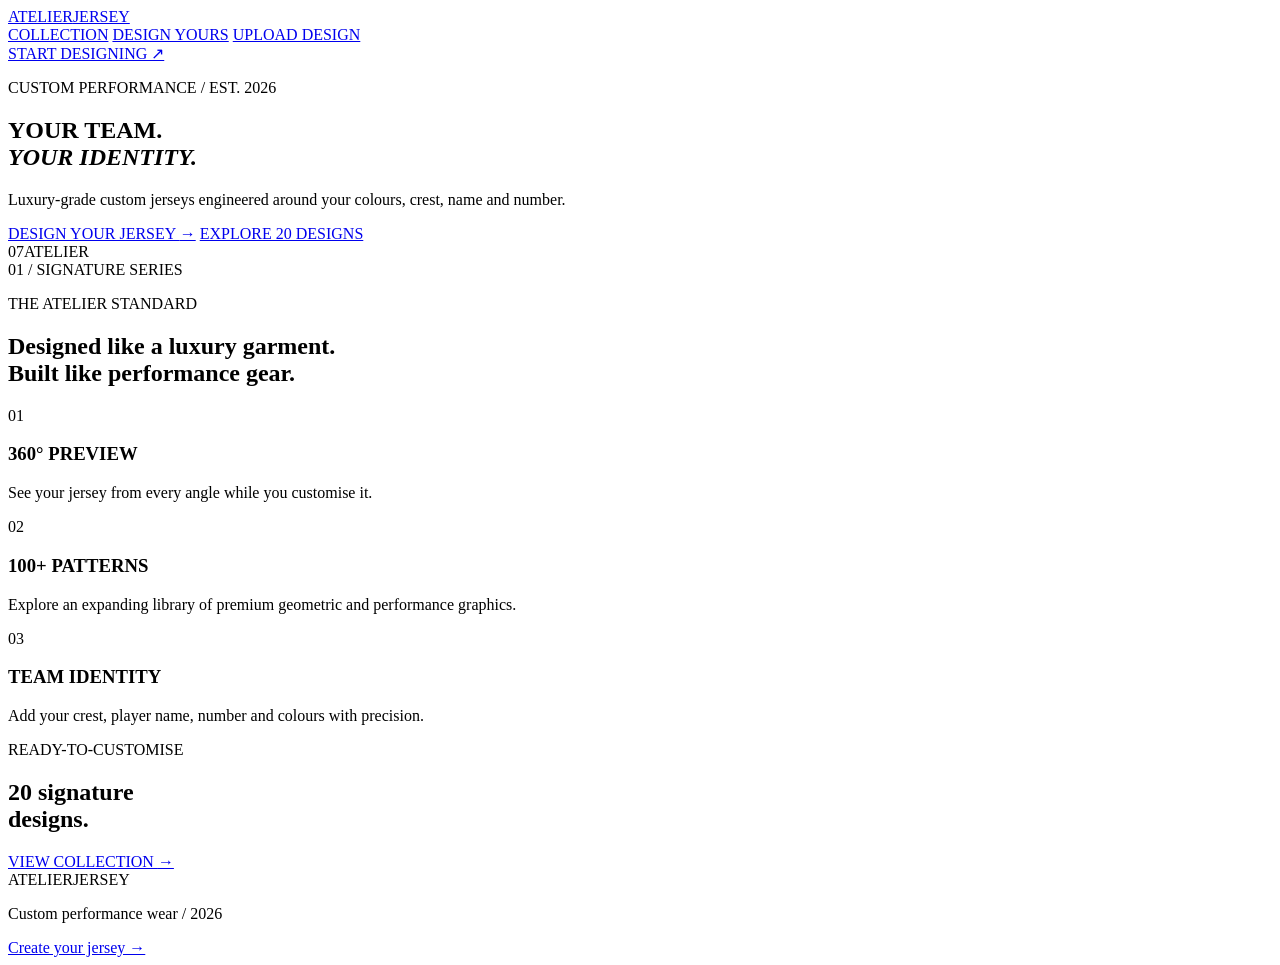
==== index.html @ f35a15e8 "Add files via upload" ====
<!doctype html>
<html lang="en">
<head>
  <meta charset="utf-8">
  <meta name="viewport" content="width=device-width,initial-scale=1">
  <title>ATELIER JERSEY — Custom Performance Wear</title>
  <meta name="description" content="Premium custom jerseys and teamwear.">
  <link rel="stylesheet" href="css/style.css">
</head>
<body>
<header class="nav">
  <a class="brand" href="index.html">ATELIER<span>JERSEY</span></a>
  <nav>
    <a href="collections.html">COLLECTION</a>
    <a href="customizer.html">DESIGN YOURS</a>
    <a href="upload.html">UPLOAD DESIGN</a>
  </nav>
  <a class="nav-cta" href="customizer.html">START DESIGNING ↗</a>
</header>

<main>
  <section class="hero">
    <div class="hero-copy">
      <p class="eyebrow">CUSTOM PERFORMANCE / EST. 2026</p>
      <h1>YOUR TEAM.<br><em>YOUR IDENTITY.</em></h1>
      <p class="hero-text">Luxury-grade custom jerseys engineered around your colours, crest, name and number.</p>
      <div class="hero-actions">
        <a class="btn dark" href="customizer.html">DESIGN YOUR JERSEY <span>→</span></a>
        <a class="text-link" href="collections.html">EXPLORE 20 DESIGNS</a>
      </div>
    </div>
    <div class="hero-art">
      <div class="orb"></div>
      <div class="hero-jersey">
        <div class="j-collar"></div><div class="j-sleeve left"></div><div class="j-sleeve right"></div>
        <div class="j-body"><span class="hero-number">07</span><span class="hero-name">ATELIER</span></div>
      </div>
      <div class="art-label">01 / SIGNATURE SERIES</div>
    </div>
  </section>

  <section class="statement">
    <p class="eyebrow">THE ATELIER STANDARD</p>
    <h2>Designed like a luxury garment.<br>Built like performance gear.</h2>
    <div class="feature-grid">
      <article><span>01</span><h3>360° PREVIEW</h3><p>See your jersey from every angle while you customise it.</p></article>
      <article><span>02</span><h3>100+ PATTERNS</h3><p>Explore an expanding library of premium geometric and performance graphics.</p></article>
      <article><span>03</span><h3>TEAM IDENTITY</h3><p>Add your crest, player name, number and colours with precision.</p></article>
    </div>
  </section>

  <section class="split-banner">
    <div><p class="eyebrow">READY-TO-CUSTOMISE</p><h2>20 signature<br>designs.</h2></div>
    <a class="btn light" href="collections.html">VIEW COLLECTION <span>→</span></a>
  </section>
</main>

<footer><div>ATELIER<span>JERSEY</span></div><p>Custom performance wear / 2026</p><a href="customizer.html">Create your jersey →</a></footer>
</body>
</html>
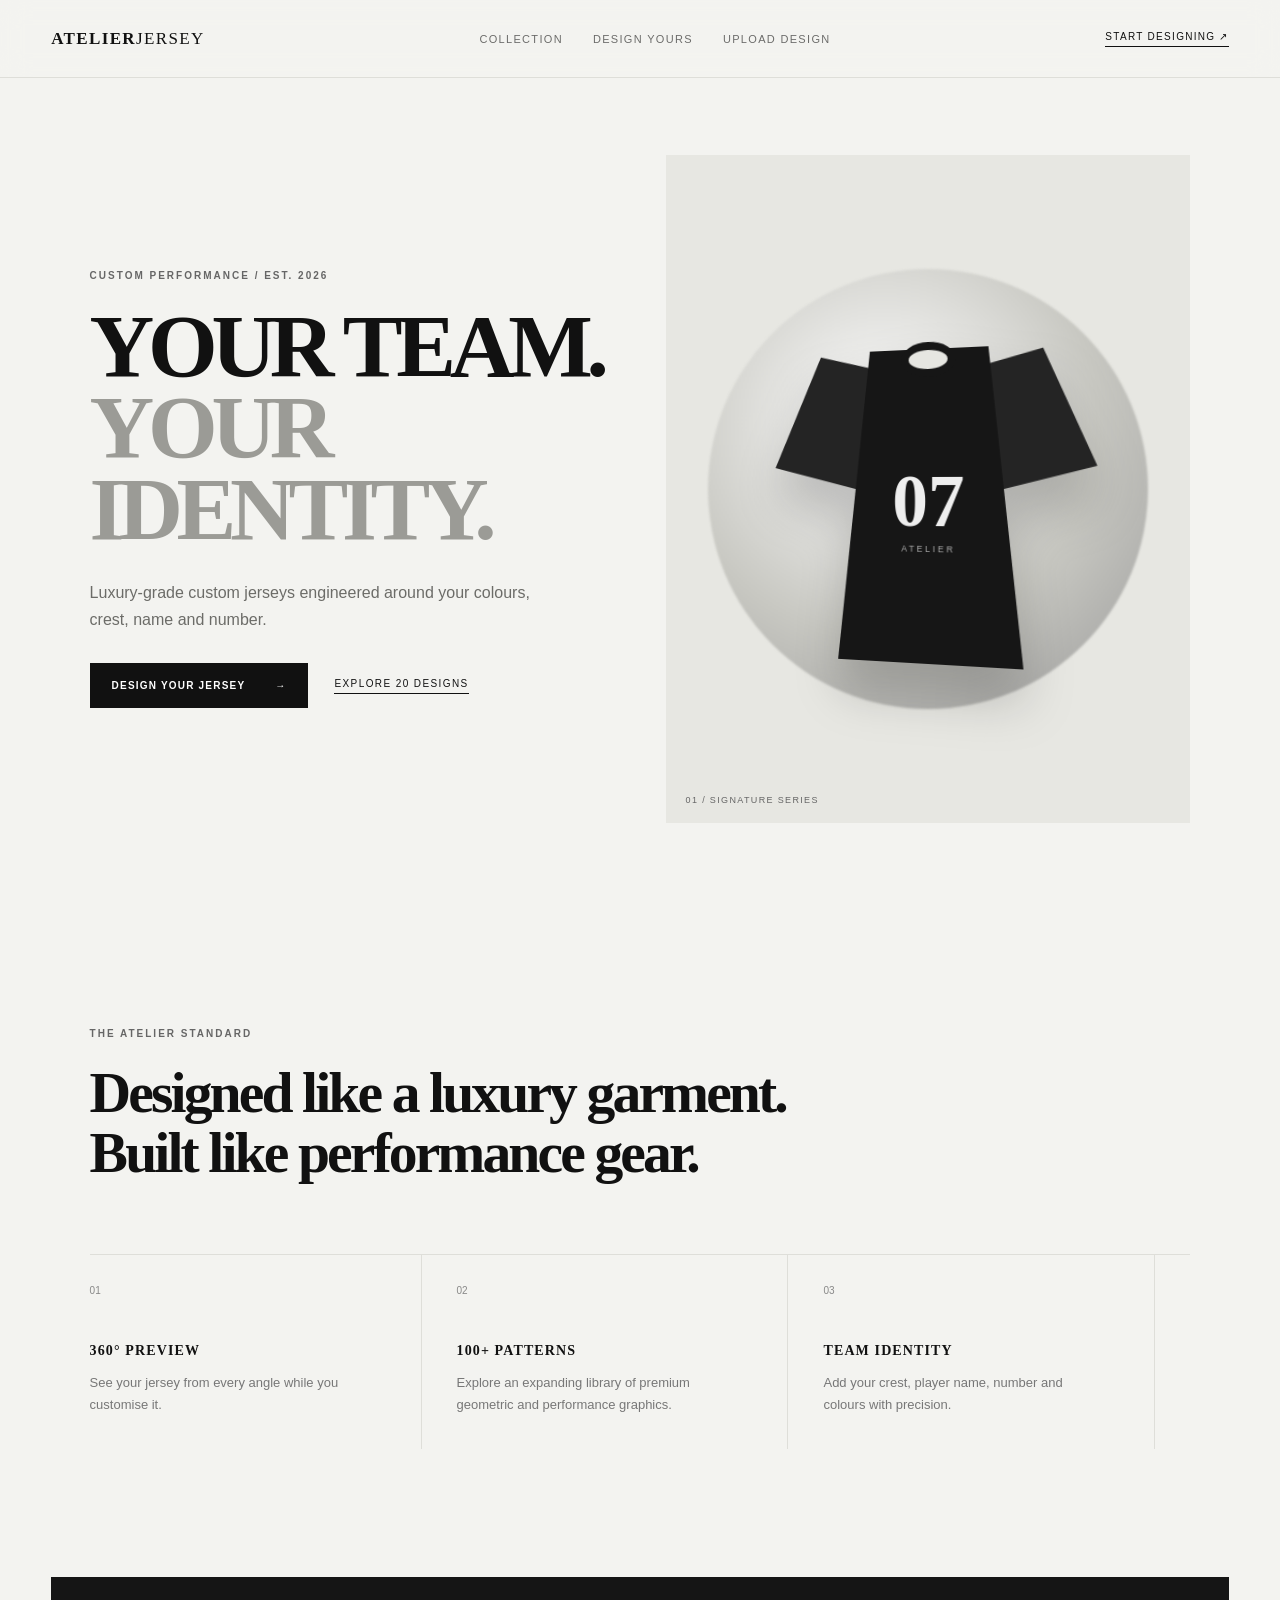
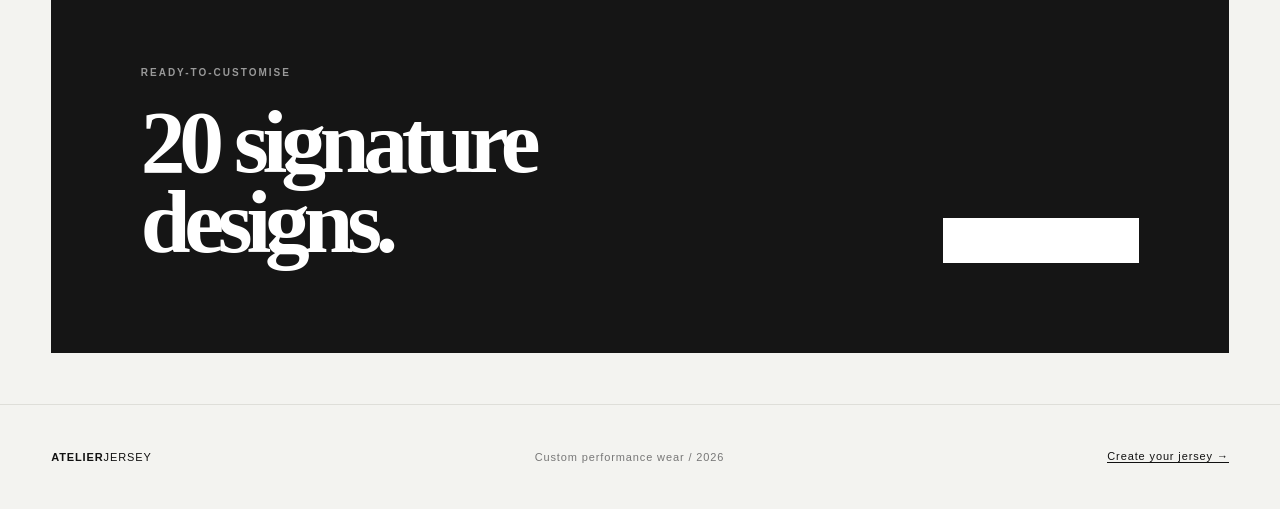
==== commit c4d970e0: "Add files via upload" ====
--- a/index.html
+++ b/index.html
@@ -5,7 +5,7 @@
   <meta name="viewport" content="width=device-width,initial-scale=1">
   <title>ATELIER JERSEY — Custom Performance Wear</title>
   <meta name="description" content="Premium custom jerseys and teamwear.">
-  <link rel="stylesheet" href="css/style.css">
+  <link rel="stylesheet" href="style.css">
 </head>
 <body>
 <header class="nav">
--- a/style.css
+++ b/style.css
@@ -0,0 +1,12 @@
+@import url('https://fonts.googleapis.com/css2?family=DM+Sans:wght@400;500;600&family=Manrope:wght@400;500;600;700;800&display=swap');
+:root{--ink:#111;--muted:#777;--line:#deded9;--paper:#f3f3f0;--white:#fff;--soft:#e7e7e2}
+*{box-sizing:border-box}html,body{margin:0;padding:0;background:var(--paper);color:var(--ink);font-family:'DM Sans',sans-serif}a{text-decoration:none;color:inherit}button,input,select,textarea{font:inherit}button{cursor:pointer}
+.nav{height:78px;border-bottom:1px solid var(--line);display:flex;align-items:center;justify-content:space-between;padding:0 4vw;background:rgba(243,243,240,.92);position:sticky;top:0;z-index:20;backdrop-filter:blur(14px)}
+.brand{font:800 17px Manrope;letter-spacing:.08em}.brand span,footer span{font-weight:400}.nav nav{display:flex;gap:30px;font-size:11px;letter-spacing:.12em}.nav nav a{opacity:.6}.nav nav a.active,.nav nav a:hover{opacity:1}.nav-cta{font-size:10px;letter-spacing:.13em;border-bottom:1px solid;padding-bottom:4px}
+.hero{min-height:calc(100vh - 78px);display:grid;grid-template-columns:1fr 1fr;padding:6vw 7vw;gap:4vw;overflow:hidden}.hero-copy{align-self:center}.eyebrow{font-size:10px;letter-spacing:.2em;font-weight:600;margin:0 0 24px;color:#666}.hero h1,.page-head h1{font:800 clamp(54px,7vw,108px)/.91 Manrope;letter-spacing:-.07em;margin:0}.hero h1 em,.page-head h1 em{font-style:normal;color:#9b9b96}.hero-text{max-width:460px;color:#6c6c68;font-size:16px;line-height:1.7;margin:30px 0}.hero-actions{display:flex;align-items:center;gap:26px}.btn{display:inline-flex;justify-content:space-between;align-items:center;gap:30px;padding:17px 22px;border:0;letter-spacing:.12em;font-size:10px;font-weight:700}.btn.dark{background:#111;color:#fff}.btn.light{background:#fff}.text-link{font-size:10px;letter-spacing:.14em;border-bottom:1px solid;padding-bottom:4px}.hero-art{min-height:560px;background:#e7e7e2;position:relative;display:flex;align-items:center;justify-content:center;overflow:hidden}.orb{width:440px;height:440px;border-radius:50%;background:radial-gradient(circle at 40% 35%,#fff,#c8c8c2 55%,#999);position:absolute;filter:blur(1px)}.hero-jersey{width:280px;height:350px;position:relative;z-index:2;filter:drop-shadow(0 30px 25px #0003);transform:perspective(700px) rotateY(-13deg)}.j-body{position:absolute;left:45px;right:45px;top:35px;bottom:0;background:#161616;clip-path:polygon(18% 0,82% 0,100% 100%,0 100%);display:flex;align-items:center;justify-content:center;flex-direction:column}.j-sleeve{position:absolute;top:45px;width:95px;height:125px;background:#242424}.j-sleeve.left{left:0;transform:rotate(24deg) skewY(-10deg)}.j-sleeve.right{right:0;transform:rotate(-24deg) skewY(10deg)}.j-collar{position:absolute;z-index:4;top:28px;left:112px;width:56px;height:35px;border-radius:50%;background:#e6e6e1;border:8px solid #161616}.hero-number{font:800 74px Manrope;color:#eee}.hero-name{font-size:9px;letter-spacing:.3em;color:#aaa}.art-label{position:absolute;bottom:18px;left:20px;font-size:9px;letter-spacing:.15em;color:#666}
+.statement{padding:10vw 7vw}.statement h2{font:700 clamp(34px,4.5vw,65px)/1.05 Manrope;letter-spacing:-.05em;margin:0 0 70px}.feature-grid{display:grid;grid-template-columns:repeat(3,1fr);border-top:1px solid var(--line)}.feature-grid article{padding:25px 35px 20px 0;border-right:1px solid var(--line);margin-right:35px}.feature-grid span{font-size:10px;color:#888}.feature-grid h3{font:700 14px Manrope;letter-spacing:.08em;margin:45px 0 12px}.feature-grid p{font-size:13px;line-height:1.7;color:#777;max-width:260px}.split-banner{margin:0 4vw 4vw;padding:7vw;background:#151515;color:#fff;display:flex;align-items:end;justify-content:space-between}.split-banner h2{font:700 clamp(48px,7vw,100px)/.9 Manrope;letter-spacing:-.07em;margin:0}.split-banner .eyebrow{color:#999}
+footer{border-top:1px solid var(--line);padding:35px 4vw;display:flex;justify-content:space-between;align-items:center;font-size:11px;color:#777;letter-spacing:.08em}footer div{color:#111;font-weight:800}footer a{color:#111;border-bottom:1px solid}
+.page{padding:7vw 6vw}.page.narrow{max-width:1050px;margin:auto}.page-head{max-width:800px;margin-bottom:70px}.page-head>p:last-child{max-width:480px;color:#777;line-height:1.7;margin-top:25px}.collection-grid{display:grid;grid-template-columns:repeat(2,1fr);gap:50px 25px}.collection-card{border-top:1px solid var(--line);padding-top:18px}.mini-jersey{height:480px;display:flex;align-items:center;justify-content:center;position:relative;overflow:hidden;background:#e4e4df}.mini-jersey:before{content:"";width:180px;height:270px;background:var(--j,#222);clip-path:polygon(20% 0,80% 0,100% 100%,0 100%);box-shadow:0 25px 35px #0003}.mini-jersey:after{content:"";position:absolute;width:90%;height:3px;background:var(--a,#fff);transform:rotate(-28deg);opacity:.65}.mini-jersey span{position:absolute;z-index:2;font:800 58px Manrope;color:#fff}.theme-1{--j:#151515;--a:#fff}.theme-2{--j:#eee;--a:#111}.theme-3{--j:#353b3c;--a:#b7b7b1}.theme-4{--j:#8b8b85;--a:#f7f7f4}.theme-5{--j:#272727;--a:#999}.theme-6{--j:#d5d5cf;--a:#555}.theme-7{--j:#111;--a:#aaa}.theme-8{--j:#aaa;--a:#111}.card-meta{display:flex;justify-content:space-between;align-items:end;padding-top:18px}.card-meta small{font-size:9px;letter-spacing:.15em;color:#888}.card-meta h3{margin:8px 0 0;font:700 16px Manrope}.card-meta a{font-size:10px;letter-spacing:.12em;border-bottom:1px solid;padding-bottom:3px}
+.upload-box{background:#fff;padding:35px;border:1px solid var(--line)}.dropzone{min-height:330px;border:1px dashed #aaa;display:flex;flex-direction:column;align-items:center;justify-content:center;gap:12px;position:relative;overflow:hidden}.dropzone input{display:none}.upload-icon{font-size:40px;font-weight:200}.dropzone strong{font:700 11px Manrope;letter-spacing:.13em}.dropzone small{color:#999}.dropzone img{max-height:260px;max-width:80%;object-fit:contain}.two-col{display:grid;grid-template-columns:1fr 1fr;gap:20px}.upload-box label:not(.dropzone),.panel label{display:flex;flex-direction:column;gap:8px;font-size:9px;letter-spacing:.13em;font-weight:700;margin-top:22px}.upload-box input,.upload-box textarea,.panel input,.panel select{border:1px solid var(--line);background:#f7f7f4;padding:14px;outline:0;font-size:12px;letter-spacing:0;font-weight:400}.upload-box textarea{resize:vertical}.upload-box .full{margin-top:24px}
+.studio-body{height:100vh;overflow:hidden}.studio-nav{position:relative}.studio-title{font-size:10px;letter-spacing:.16em}.studio-title span{color:#999}.studio{height:calc(100vh - 78px);display:grid;grid-template-columns:280px 1fr 300px}.panel{background:#f7f7f4;padding:24px;overflow:auto}.left-panel{border-right:1px solid var(--line)}.right-panel{border-left:1px solid var(--line)}.panel-head{display:flex;gap:12px;align-items:baseline;border-bottom:1px solid var(--line);padding-bottom:14px}.panel-head span{font-size:9px;color:#999}.panel-head h2{font:700 11px Manrope;letter-spacing:.14em;margin:0}.panel-head.second{margin-top:30px}.colour-title{font-size:9px;letter-spacing:.13em;font-weight:700;margin-top:28px}.colour-grid{display:grid;grid-template-columns:repeat(5,1fr);gap:7px;margin-top:12px}.colour-grid button{width:100%;aspect-ratio:1;border:1px solid #ccc}.swatch-row{display:grid;grid-template-columns:1fr 1fr;gap:10px}.swatch-row label{font-size:9px;margin-top:18px}.swatch-row input{padding:0;width:100%;height:35px}.viewer{position:relative;background:#e9e9e5;display:flex;flex-direction:column}.viewer-top,.viewer-bottom{display:flex;justify-content:space-between;padding:18px 25px;font-size:9px;letter-spacing:.13em;color:#777}.jersey-stage{flex:1;display:flex;align-items:center;justify-content:center;position:relative;perspective:1000px;overflow:hidden;touch-action:none}.jersey3d{width:330px;height:450px;position:relative;transform-style:preserve-3d;transition:transform .12s linear;cursor:grab}.jersey3d:active{cursor:grabbing}.jersey-front,.jersey-back{position:absolute;inset:0;backface-visibility:hidden}.jersey-front{background:var(--primary,#111);clip-path:polygon(19% 0,81% 0,100% 100%,0 100%);box-shadow:0 30px 35px #0002}.jersey-back{background:var(--primary,#111);clip-path:polygon(19% 0,81% 0,100% 100%,0 100%);transform:rotateY(180deg);box-shadow:0 30px 35px #0002}.sleeve{position:absolute;top:20px;width:115px;height:150px;background:var(--primary,#111);z-index:-1}.sleeve-l{left:-60px;transform:rotate(24deg) skewY(-8deg)}.sleeve-r{right:-60px;transform:rotate(-24deg) skewY(8deg)}.collar{position:absolute;top:0;left:128px;width:74px;height:46px;background:var(--secondary,#eee);border-radius:0 0 50% 50%;border:11px solid var(--primary,#111);z-index:4}.graphic{position:absolute;inset:0;opacity:.75;background-image:var(--pattern);background-size:cover;mix-blend-mode:screen}.crest{position:absolute;left:72px;top:95px;width:62px;height:62px;border:1px solid #fff8;color:#fff;display:flex;align-items:center;justify-content:center;text-align:center;font:700 7px Manrope;letter-spacing:.08em;z-index:5;background:#0002;overflow:hidden}.crest img{width:100%;height:100%;object-fit:contain}.player-name,.front-logo,.back-name{position:absolute;z-index:5;color:#fff;letter-spacing:.18em;font:700 10px Manrope}.player-name{top:112px;left:0;right:0;text-align:center}.player-number{position:absolute;z-index:5;top:140px;left:0;right:0;text-align:center;color:#fff;font:800 90px Manrope;letter-spacing:-.08em}.front-logo{bottom:24px;left:0;right:0;text-align:center;color:#aaa;font-size:8px}.back-number{position:absolute;top:125px;left:0;right:0;text-align:center;color:#fff;font:800 100px Manrope}.back-name{top:105px;left:0;right:0;text-align:center}.drag-hint{position:absolute;bottom:30px;left:30px;font:700 10px Manrope;color:#aaa;letter-spacing:.2em}.viewer-bottom button{border:0;background:none;font-size:9px;letter-spacing:.12em;color:#555}.size-grid{display:grid;grid-template-columns:repeat(3,1fr);gap:6px;margin-top:15px}.size-grid button{background:#fff;border:1px solid var(--line);padding:11px;font-size:10px}.size-grid button.selected{background:#111;color:#fff}.quantity{display:flex;align-items:center;gap:20px;margin-top:15px}.quantity button{border:1px solid var(--line);background:#fff;width:32px;height:32px}.quantity strong{font:700 12px Manrope}.summary{border-top:1px solid var(--line);margin-top:25px;padding-top:20px}.summary>div{display:flex;justify-content:space-between;align-items:end;margin-bottom:15px}.summary span{font-size:9px;color:#888;letter-spacing:.1em}.summary strong{font:700 20px Manrope}.logo-preview{width:80px;height:80px;border:1px dashed #aaa;display:flex;align-items:center;justify-content:center;text-align:center;font-size:8px;color:#999;margin-top:10px;overflow:hidden}.logo-preview img{width:100%;height:100%;object-fit:contain}.mobile-tabs{display:none}
+@media(max-width:900px){.nav{padding:0 20px}.nav nav{display:none}.nav-cta{font-size:9px}.hero{grid-template-columns:1fr;padding:50px 22px}.hero-art{min-height:470px}.statement{padding:70px 22px}.feature-grid{grid-template-columns:1fr}.feature-grid article{border-right:0;border-bottom:1px solid var(--line);margin:0}.split-banner{margin:0 0 20px;padding:60px 22px;display:block}.split-banner .btn{margin-top:35px}.collection-grid{grid-template-columns:1fr}.page{padding:60px 22px}.two-col{grid-template-columns:1fr}.studio-body{height:auto;overflow:auto}.studio{height:auto;display:block}.viewer{height:650px}.panel{display:none}.mobile-tabs{position:fixed;bottom:0;left:0;right:0;display:flex;z-index:50;background:#111}.mobile-tabs button{flex:1;border:0;background:#111;color:#fff;padding:17px;font-size:10px;letter-spacing:.12em}.panel.open{display:block;position:fixed;z-index:40;left:0;right:0;bottom:50px;top:78px}.studio-title{display:none}footer{gap:12px;flex-wrap:wrap}}
